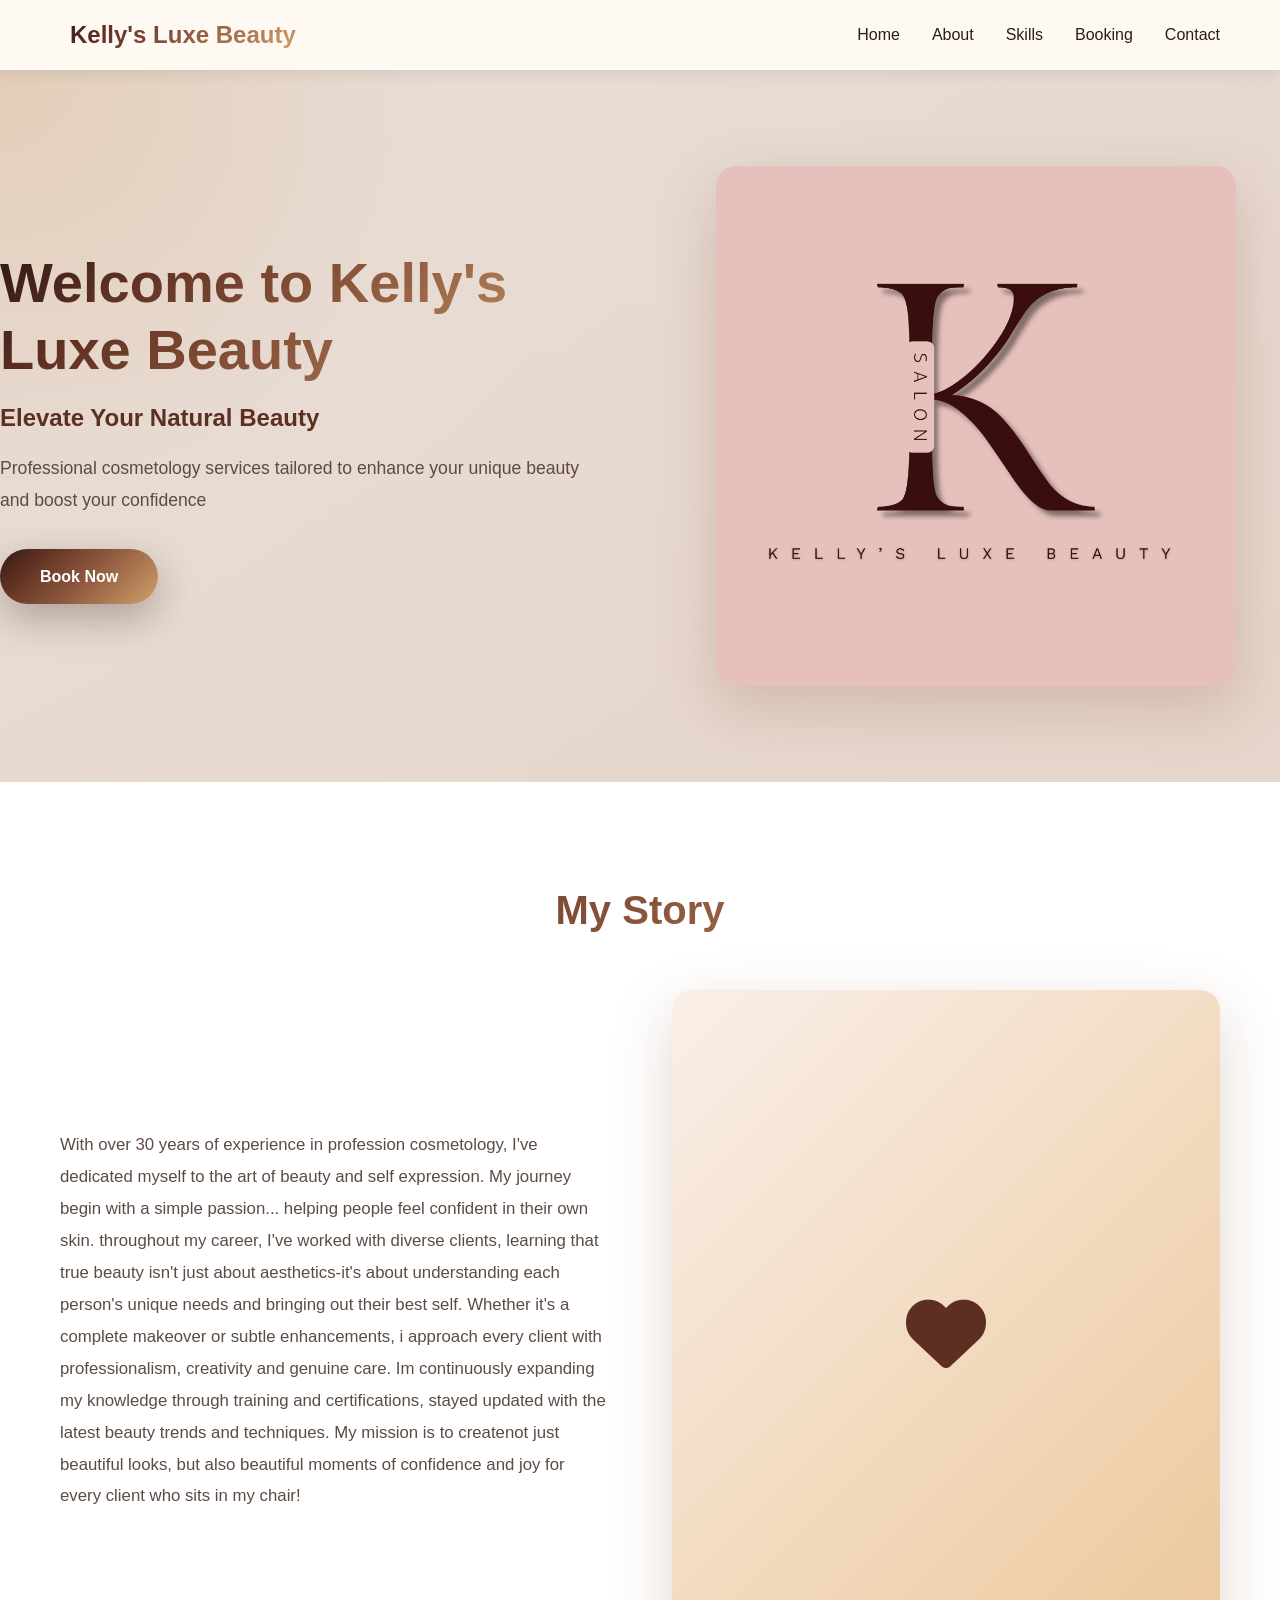
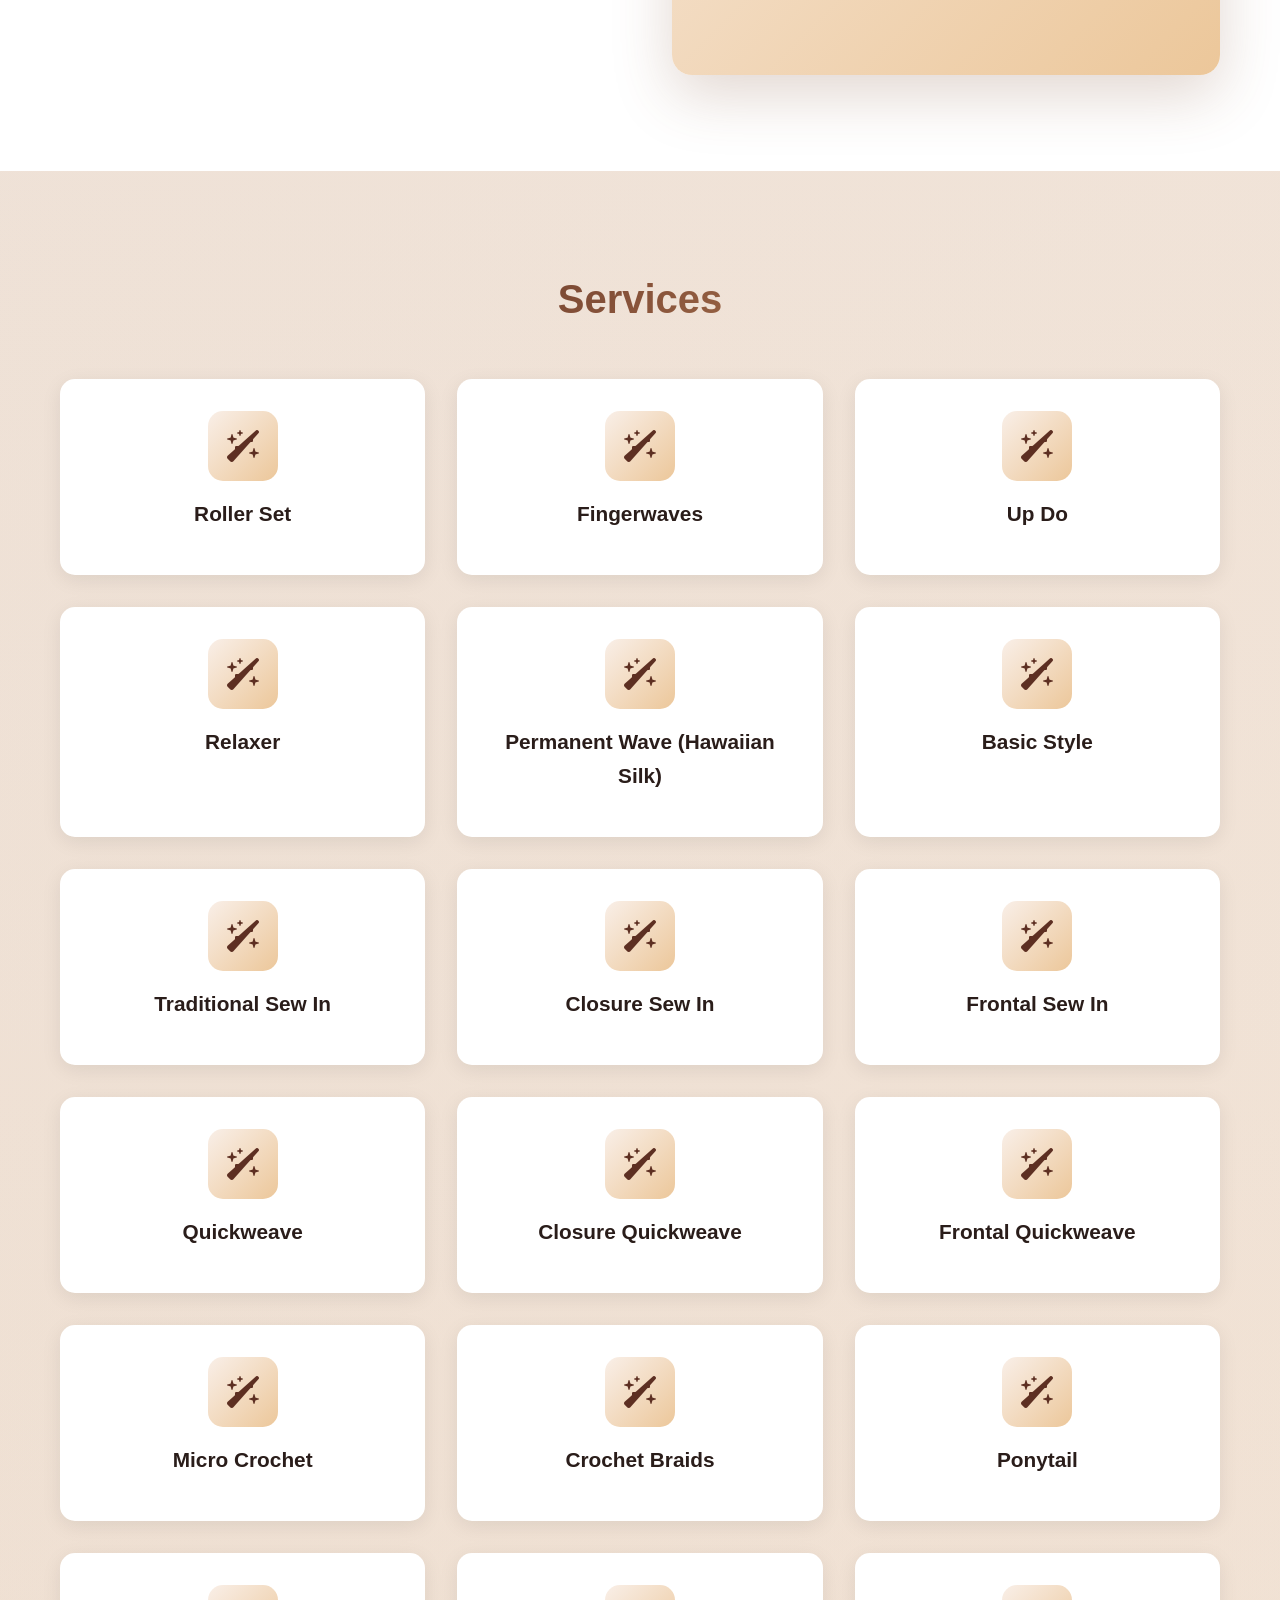
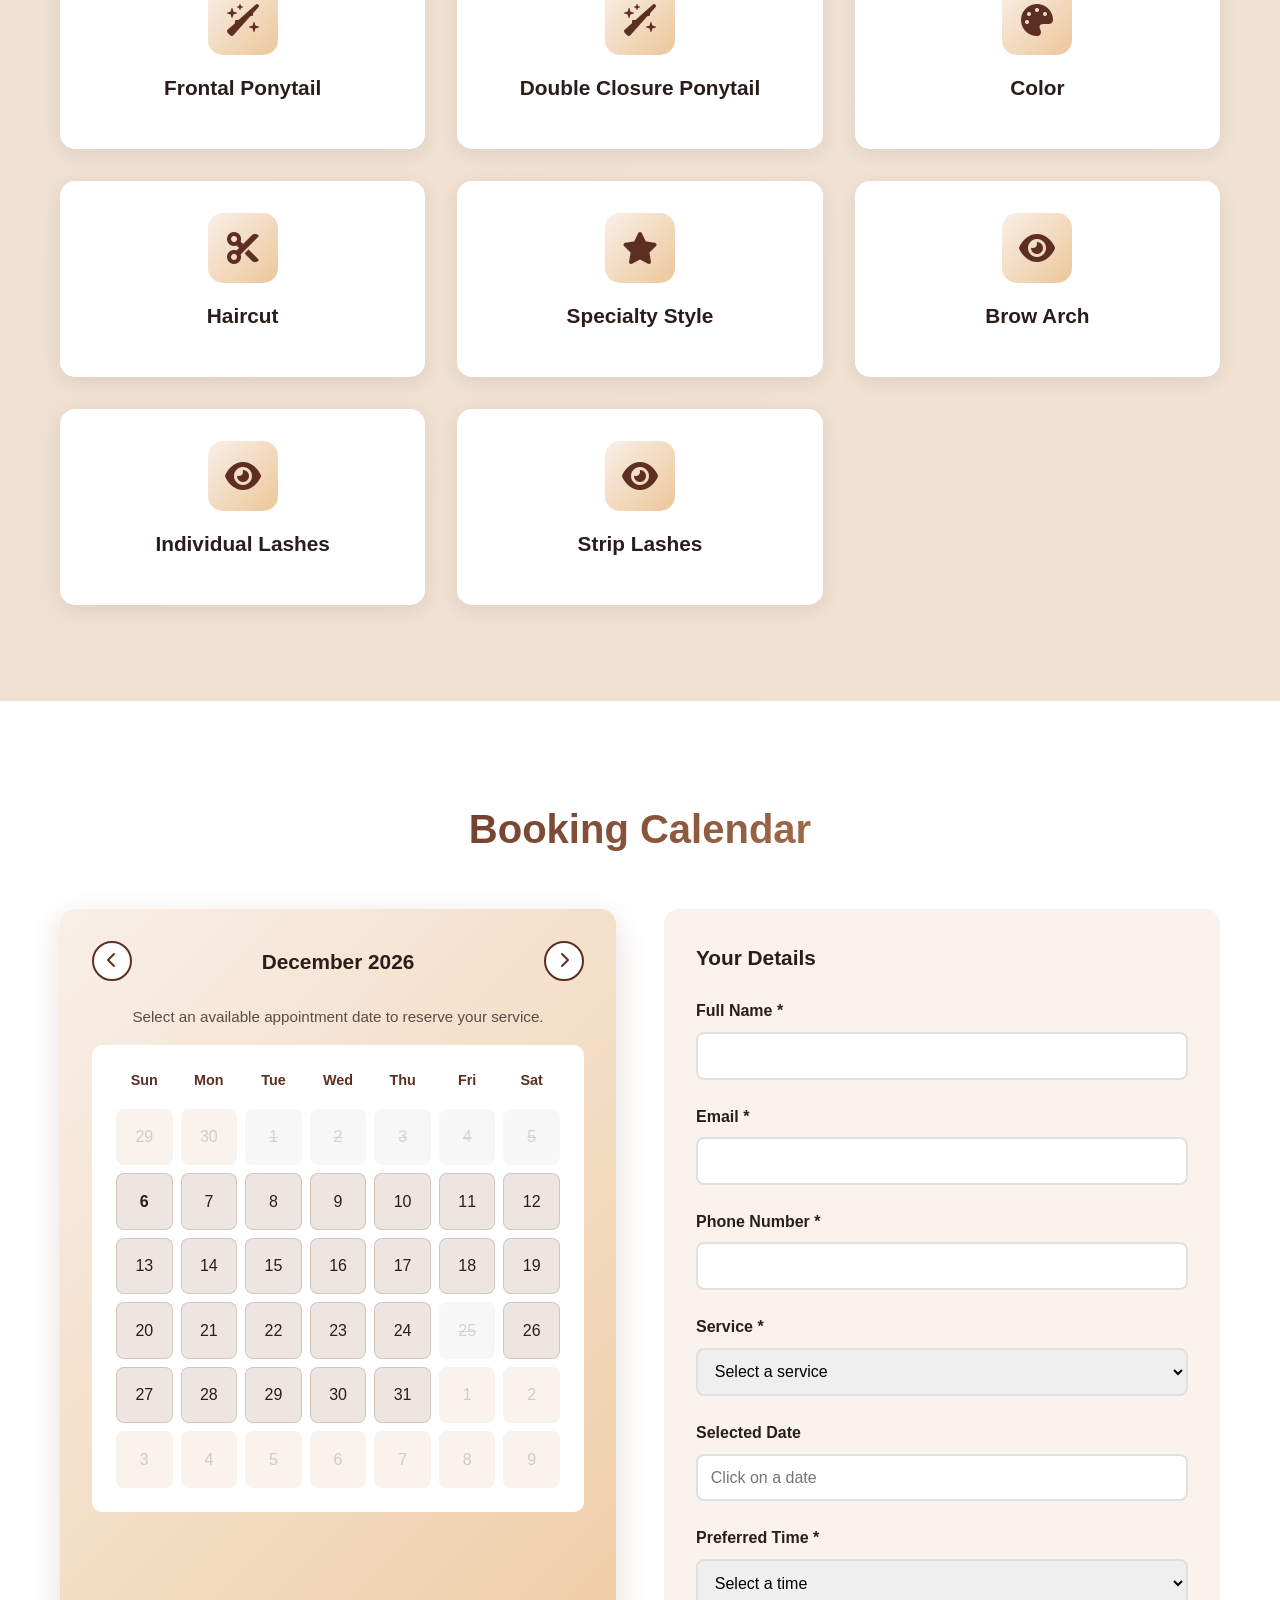
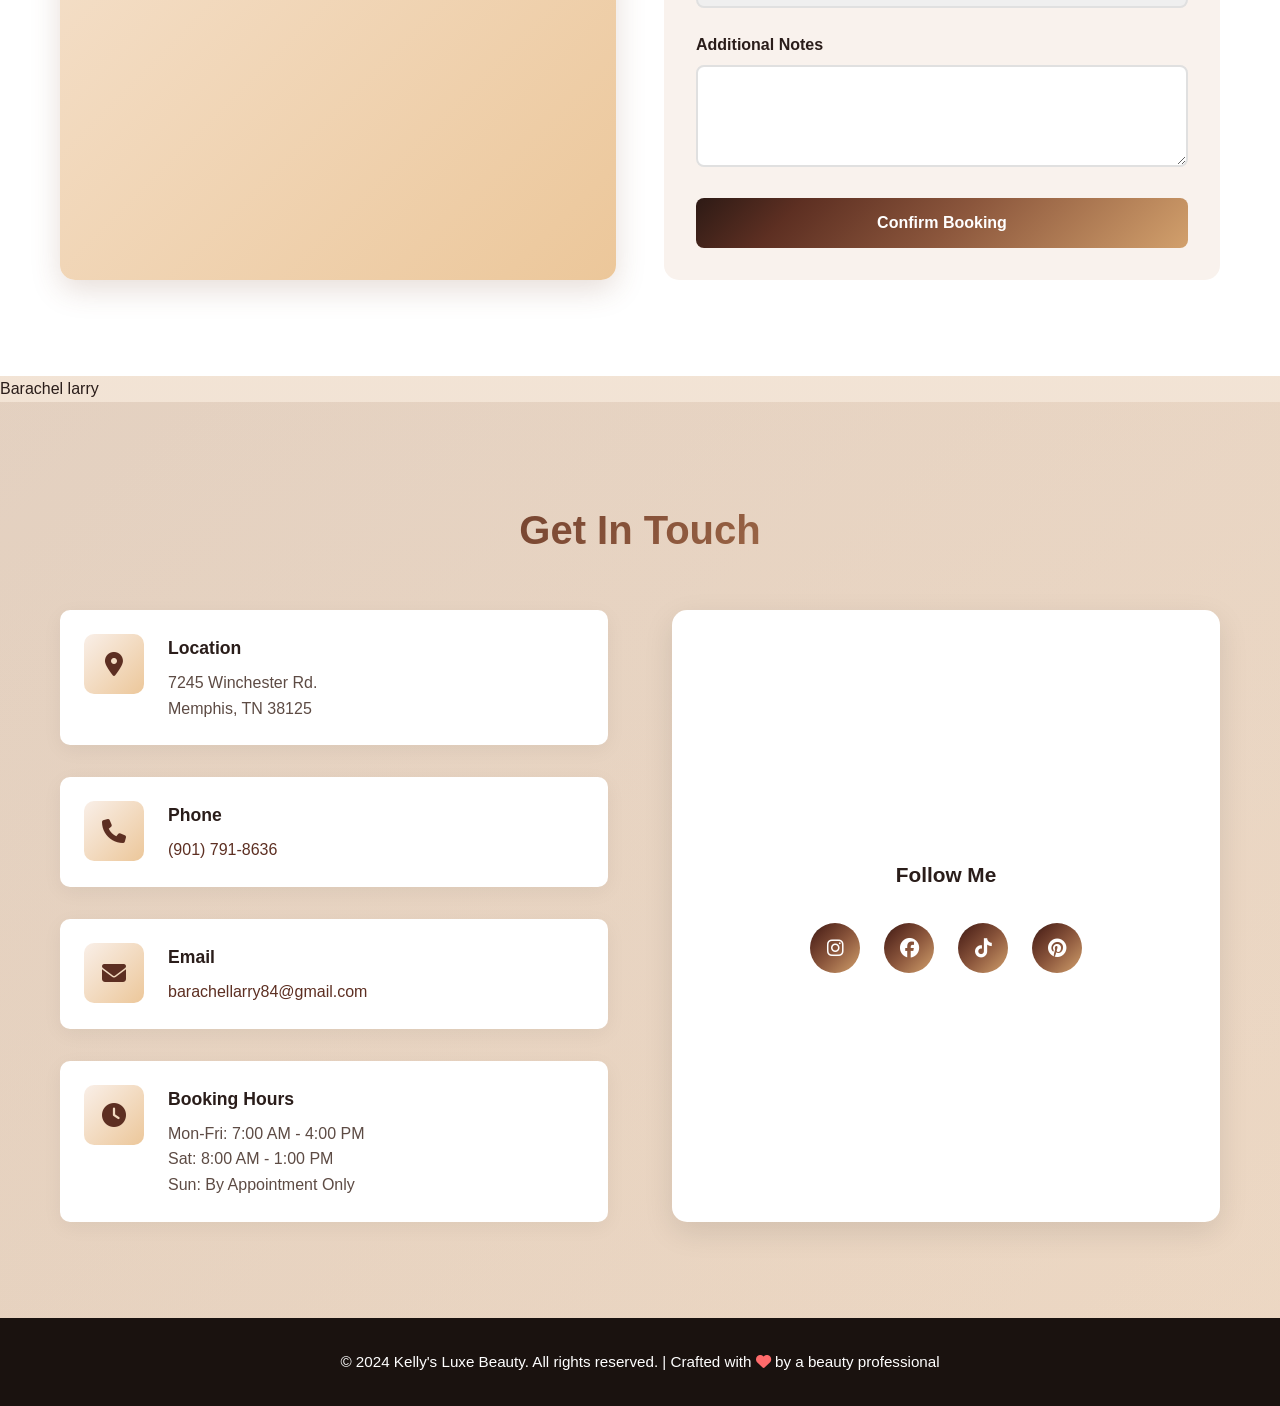
==== index.html @ 139e2ac3 "i change the logo pic" ====
<!DOCTYPE html>
<html lang="en">
<head>
    <meta charset="UTF-8">
    <meta name="viewport" content="width=device-width, initial-scale=1.0">
    <title>Kelly's Luxe Beauty - Professional Cosmetology Services</title>
    <link rel="stylesheet" href="styles.css">
    <link rel="stylesheet" href="https://cdnjs.cloudflare.com/ajax/libs/font-awesome/6.4.0/css/all.min.css">
</head>
<body>
    <!-- Navigation -->
    <nav class="navbar">
        <div class="container">
            <div class="nav-wrapper">
                <div class="logo">
                    <i class="fas fa-sparkles"></i>
                    <span>Kelly's Luxe Beauty</span>
                </div>
                <ul class="nav-links">
                    <li><a href="#home">Home</a></li>
                    <li><a href="#about">About</a></li>
                    <li><a href="#skills">Skills</a></li>
                    <li><a href="#booking">Booking</a></li>
                    <li><a href="#contact">Contact</a></li>
                </ul>
                <div class="hamburger">
                    <span></span>
                    <span></span>
                    <span></span>
                </div>
            </div>
        </div>
    </nav>

    <!-- Welcome Section / Hero -->
    <section id="home" class="hero">
        <div class="hero-content">
            <h1 class="hero-title">Welcome to Kelly's Luxe Beauty</h1>
            <p class="hero-subtitle">Elevate Your Natural Beauty</p>
            <p class="hero-description">Professional cosmetology services tailored to enhance your unique beauty and boost your confidence</p>
            <a href="#booking" class="cta-button">Book Now</a>
        </div>
        <div class="hero-image">
            <img class="brand-logo" src="Images/KELLY%20LUXE%20BEAUTY%20(1)%20Logo.png" alt="Kelly's Luxe Beauty logo">
        </div>
    </section>

    <!-- About / Personal Story -->
    <section id="about" class="about">
        <div class="container">
            <h2 class="section-title">My Story</h2>
            <div class="about-content">
                <div class="about-text">
                    <p>
                        With over 30 years of experience in profession cosmetology, I've dedicated myself to the art of beauty and self expression. My journey begin with a simple passion... helping people feel confident in their own skin. throughout my career, I've worked with diverse clients, learning that true beauty isn't just about aesthetics-it's about understanding each person's unique needs and bringing out their best self. Whether it's a complete makeover or subtle enhancements, i approach every client with professionalism, creativity and genuine care. Im continuously expanding my knowledge through training and certifications, stayed updated with the latest beauty trends and techniques. My mission is to createnot just beautiful looks, but also beautiful moments of confidence and joy for every client who sits in my chair!
                    </p>
                </div>
                <div class="about-image">
                    <div class="image-placeholder-secondary">
                        <i class="fas fa-heart"></i>
                    </div>
                </div>
            </div>
        </div>
    </section>

    <!-- Services Section -->
    <section id="skills" class="skills">
        <div class="container">
            <h2 class="section-title">Services</h2>
            <div class="skills-grid">
                <div class="skill-card">
                    <div class="skill-icon">
                        <i class="fas fa-wand-sparkles"></i>
                    </div>
                    <h3>Roller Set</h3>
                </div>
                <div class="skill-card">
                    <div class="skill-icon">
                        <i class="fas fa-wand-sparkles"></i>
                    </div>
                    <h3>Fingerwaves</h3>
                </div>
                <div class="skill-card">
                    <div class="skill-icon">
                        <i class="fas fa-wand-sparkles"></i>
                    </div>
                    <h3>Up Do</h3>
                </div>
                <div class="skill-card">
                    <div class="skill-icon">
                        <i class="fas fa-wand-sparkles"></i>
                    </div>
                    <h3>Relaxer</h3>
                </div>
                <div class="skill-card">
                    <div class="skill-icon">
                        <i class="fas fa-wand-sparkles"></i>
                    </div>
                    <h3>Permanent Wave (Hawaiian Silk)</h3>
                </div>
                <div class="skill-card">
                    <div class="skill-icon">
                        <i class="fas fa-wand-sparkles"></i>
                    </div>
                    <h3>Basic Style</h3>
                </div>
                <div class="skill-card">
                    <div class="skill-icon">
                        <i class="fas fa-wand-sparkles"></i>
                    </div>
                    <h3>Traditional Sew In</h3>
                </div>
                <div class="skill-card">
                    <div class="skill-icon">
                        <i class="fas fa-wand-sparkles"></i>
                    </div>
                    <h3>Closure Sew In</h3>
                </div>
                <div class="skill-card">
                    <div class="skill-icon">
                        <i class="fas fa-wand-sparkles"></i>
                    </div>
                    <h3>Frontal Sew In</h3>
                </div>
                <div class="skill-card">
                    <div class="skill-icon">
                        <i class="fas fa-wand-sparkles"></i>
                    </div>
                    <h3>Quickweave</h3>
                </div>
                <div class="skill-card">
                    <div class="skill-icon">
                        <i class="fas fa-wand-sparkles"></i>
                    </div>
                    <h3>Closure Quickweave</h3>
                </div>
                <div class="skill-card">
                    <div class="skill-icon">
                        <i class="fas fa-wand-sparkles"></i>
                    </div>
                    <h3>Frontal Quickweave</h3>
                </div>
                <div class="skill-card">
                    <div class="skill-icon">
                        <i class="fas fa-wand-sparkles"></i>
                    </div>
                    <h3>Micro Crochet</h3>
                </div>
                <div class="skill-card">
                    <div class="skill-icon">
                        <i class="fas fa-wand-sparkles"></i>
                    </div>
                    <h3>Crochet Braids</h3>
                </div>
                <div class="skill-card">
                    <div class="skill-icon">
                        <i class="fas fa-wand-sparkles"></i>
                    </div>
                    <h3>Ponytail</h3>
                </div>
                <div class="skill-card">
                    <div class="skill-icon">
                        <i class="fas fa-wand-sparkles"></i>
                    </div>
                    <h3>Frontal Ponytail</h3>
                </div>
                <div class="skill-card">
                    <div class="skill-icon">
                        <i class="fas fa-wand-sparkles"></i>
                    </div>
                    <h3>Double Closure Ponytail</h3>
                </div>
                <div class="skill-card">
                    <div class="skill-icon">
                        <i class="fas fa-palette"></i>
                    </div>
                    <h3>Color</h3>
                </div>
                <div class="skill-card">
                    <div class="skill-icon">
                        <i class="fas fa-scissors"></i>
                    </div>
                    <h3>Haircut</h3>
                </div>
                <div class="skill-card">
                    <div class="skill-icon">
                        <i class="fas fa-star"></i>
                    </div>
                    <h3>Specialty Style</h3>
                </div>
                <div class="skill-card">
                    <div class="skill-icon">
                        <i class="fas fa-eye"></i>
                    </div>
                    <h3>Brow Arch</h3>
                </div>
                <div class="skill-card">
                    <div class="skill-icon">
                        <i class="fas fa-eye"></i>
                    </div>
                    <h3>Individual Lashes</h3>
                </div>
                <div class="skill-card">
                    <div class="skill-icon">
                        <i class="fas fa-eye"></i>
                    </div>
                    <h3>Strip Lashes</h3>
                </div>
            </div>
        </div>
    </section>

    <!-- Booking Calendar -->
    <section id="booking" class="booking">
        <div class="container">
            <h2 class="section-title">Booking Calendar</h2>
            <div class="booking-content">
                <div class="calendar-container">
                    <div class="calendar-header">
                        <button id="prevMonth" class="month-btn"><i class="fas fa-chevron-left"></i></button>
                        <h3 id="currentMonth"></h3>
                        <button id="nextMonth" class="month-btn"><i class="fas fa-chevron-right"></i></button>
                    </div>
                    <p class="booking-intro">Select an available appointment date to reserve your service.</p>
                    <div class="calendar">
                        <div class="weekdays">
                            <div>Sun</div>
                            <div>Mon</div>
                            <div>Tue</div>
                            <div>Wed</div>
                            <div>Thu</div>
                            <div>Fri</div>
                            <div>Sat</div>
                        </div>
                        <div class="days" id="calendarDays"></div>
                    </div>
                </div>

                <div class="booking-form">
                    <h3>Your Details</h3>
                    <form id="bookingForm">
                        <div class="form-group">
                            <label for="name">Full Name *</label>
                            <input type="text" id="name" name="name" required>
                        </div>
                        <div class="form-group">
                            <label for="email">Email *</label>
                            <input type="email" id="email" name="email" required>
                        </div>
                        <div class="form-group">
                            <label for="phone">Phone Number *</label>
                            <input type="tel" id="phone" name="phone" required>
                        </div>
                        <div class="form-group">
                            <label for="service">Service *</label>
                            <select id="service" name="service" required>
                                <option value="">Select a service</option>
                                <option value="hair">Hair Styling</option>
                                <option value="eyebrows">Eyebrow Arching</option>
                                <option value="color">Color Consultation</option>
                            </select>
                        </div>
                        <div class="form-group">
                            <label for="selectedDate">Selected Date</label>
                            <input type="text" id="selectedDate" name="selectedDate" readonly placeholder="Click on a date">
                        </div>
                        <div class="form-group">
                            <label for="time">Preferred Time *</label>
                            <select id="time" name="time" required>
                                <option value="">Select a time</option>
                                <option value="07:00">7:00 AM</option>
                                <option value="08:00">8:00 AM</option>
                                <option value="09:00">9:00 AM</option>
                                <option value="10:00">10:00 AM</option>
                                <option value="11:00">11:00 AM</option>
                                <option value="12:00">12:00 PM</option>
                                <option value="13:00">1:00 PM</option>
                                <option value="14:00">2:00 PM</option>
                                <option value="15:00">3:00 PM</option>
                                <option value="16:00">4:00 PM</option>
                            </select>
                        </div>
                        <div class="form-group">
                            <label for="notes">Additional Notes</label>
                            <textarea id="notes" name="notes" rows="4"></textarea>
                        </div>
                        <button type="submit" class="submit-btn">Confirm Booking</button>
                    </form>
                    <div id="bookingMessage" class="booking-message"></div>
                </div>
            </div>
        </div>
    </section>

    <!-- Contact Section -->Barachel larry
    <section id="contact" class="contact">
        <div class="container">
            <h2 class="section-title">Get In Touch</h2>
            <div class="contact-content">
                <div class="contact-info">
                    <div class="contact-item">
                        <div class="contact-icon">
                            <i class="fas fa-map-marker-alt"></i>
                        </div>
                        <div class="contact-details">
                            <h4>Location</h4>
                            <p>7245 Winchester Rd.<br>Memphis, TN 38125</p>
                        </div>
                    </div>
                    <div class="contact-item">
                        <div class="contact-icon">
                            <i class="fas fa-phone"></i>
                        </div>
                        <div class="contact-details">
                            <h4>Phone</h4>
                            <p><a href="tel:+19017918636">(901) 791-8636</a></p>
                        </div>
                    </div>
                    <div class="contact-item">
                        <div class="contact-icon">
                            <i class="fas fa-envelope"></i>
                        </div>
                        <div class="contact-details">
                            <h4>Email</h4>
                            <p><a href="mailto:barachellarry84@gmail.com">barachellarry84@gmail.com</a></p>
                        </div>
                    </div>
                    <div class="contact-item">
                        <div class="contact-icon">
                            <i class="fas fa-clock"></i>
                        </div>
                        <div class="contact-details">
                            <h4>Booking Hours</h4>
                            <p>Mon-Fri: 7:00 AM - 4:00 PM<br>Sat: 8:00 AM - 1:00 PM<br>Sun: By Appointment Only</p>
                        </div>
                    </div>
                </div>

                <div class="social-links">
                    <h3>Follow Me</h3>
                    <div class="socials">
                        <a href="#" class="social-btn" aria-label="Instagram">
                            <i class="fab fa-instagram"></i>
                        </a>
                        <a href="#" class="social-btn" aria-label="Facebook">
                            <i class="fab fa-facebook"></i>
                        </a>
                        <a href="#" class="social-btn" aria-label="TikTok">
                            <i class="fab fa-tiktok"></i>
                        </a>
                        <a href="#" class="social-btn" aria-label="Pinterest">
                            <i class="fab fa-pinterest"></i>
                        </a>
                    </div>
                </div>
            </div>
        </div>
    </section>

    <!-- Footer -->
    <footer class="footer">
        <div class="container">
            <p>&copy; 2024 Kelly's Luxe Beauty. All rights reserved. | Crafted with <i class="fas fa-heart"></i> by a beauty professional</p>
        </div>
    </footer>

    <script src="script.js"></script>
</body>
</html>
---- styles.css ----
:root {
    --primary: #5d2f22;
    --primary-dark: #3b1f18;
    --secondary: #eedcc5;
    --accent: #c78752;
    --dark: #1a120f;
    --light: #f9f2ed;
    --text: #2a1d1a;
    --text-light: #5d4b44;
    --gradient: linear-gradient(135deg, #2d1a15 0%, #5d2f22 20%, #8b563c 52%, #d2a06c 100%);
    --gradient-light: linear-gradient(135deg, #f9efe8 0%, #ecc79a 100%);
}

* {
    margin: 0;
    padding: 0;
    box-sizing: border-box;
}

body {
    font-family: 'Segoe UI', Tahoma, Geneva, Verdana, sans-serif;
    line-height: 1.6;
    color: var(--text);
    background: linear-gradient(180deg, #f8efe8 0%, #f1e1d1 100%);
}

.container {
    max-width: 1200px;
    margin: 0 auto;
    padding: 0 20px;
}

/* ===== NAVIGATION ===== */
.navbar {
    background: rgba(255, 250, 246, 0.9);
    backdrop-filter: blur(8px);
    box-shadow: 0 12px 32px rgba(60, 30, 20, 0.10);
    position: sticky;
    top: 0;
    z-index: 1000;
    transition: all 0.3s ease;
}

.nav-wrapper {
    display: flex;
    justify-content: space-between;
    align-items: center;
    padding: 1rem 0;
}

.logo {
    display: flex;
    align-items: center;
    gap: 10px;
    font-size: 1.5rem;
    font-weight: bold;
    background: var(--gradient);
    -webkit-background-clip: text;
    -webkit-text-fill-color: transparent;
    background-clip: text;
}

.logo i {
    font-size: 2rem;
    color: var(--primary);
}

.nav-links {
    display: flex;
    list-style: none;
    gap: 2rem;
}

.nav-links a {
    text-decoration: none;
    color: var(--text);
    font-weight: 500;
    transition: color 0.3s ease;
    position: relative;
}

.nav-links a:hover {
    color: var(--primary);
}

.nav-links a::after {
    content: '';
    position: absolute;
    width: 0;
    height: 2px;
    bottom: -5px;
    left: 0;
    background: var(--primary);
    transition: width 0.3s ease;
}

.nav-links a:hover::after {
    width: 100%;
}

.hamburger {
    display: none;
    flex-direction: column;
    cursor: pointer;
    gap: 5px;
}

.hamburger span {
    width: 25px;
    height: 3px;
    background: var(--text);
    border-radius: 3px;
    transition: all 0.3s ease;
}

/* ===== HERO SECTION ===== */
.hero {
    display: grid;
    grid-template-columns: 1fr 1fr;
    align-items: center;
    gap: 4rem;
    padding: 6rem 0;
    background: radial-gradient(circle at top left, rgba(216, 168, 111, 0.30), transparent 30%), linear-gradient(135deg, rgba(45, 26, 21, 0.08) 0%, rgba(141, 86, 60, 0.16) 100%);
}

.hero-content {
    animation: slideInLeft 0.8s ease-out;
}

.hero-title {
    font-size: 3.5rem;
    font-weight: 700;
    margin-bottom: 1rem;
    background: var(--gradient);
    -webkit-background-clip: text;
    -webkit-text-fill-color: transparent;
    background-clip: text;
    line-height: 1.2;
}

.hero-subtitle {
    font-size: 1.5rem;
    color: var(--primary);
    font-weight: 600;
    margin-bottom: 1rem;
}

.hero-description {
    font-size: 1.1rem;
    color: var(--text-light);
    margin-bottom: 2rem;
    line-height: 1.8;
}

.cta-button {
    display: inline-block;
    padding: 15px 40px;
    background: var(--gradient);
    color: white;
    text-decoration: none;
    border-radius: 50px;
    font-weight: 600;
    transition: transform 0.3s ease, box-shadow 0.3s ease;
    box-shadow: 0 14px 38px rgba(45, 26, 21, 0.30);
}

.cta-button:hover {
    transform: translateY(-3px);
    box-shadow: 0 15px 40px rgba(122, 74, 45, 0.38);
}

.hero-image {
    animation: slideInRight 0.8s ease-out;
}

.brand-logo {
    display: block;
    width: 100%;
    max-width: 520px;
    max-height: 620px;
    margin: 0 auto;
    object-fit: contain;
    border-radius: 20px;
    box-shadow: 0 20px 60px rgba(122, 74, 45, 0.22);
}

.image-placeholder {
    width: 100%;
    aspect-ratio: 1;
    background: var(--gradient-light);
    border-radius: 20px;
    display: flex;
    align-items: center;
    justify-content: center;
    font-size: 5rem;
    color: var(--primary);
    box-shadow: 0 20px 60px rgba(122, 74, 45, 0.22);
}

.image-placeholder-secondary {
    width: 100%;
    aspect-ratio: 4/5;
    background: var(--gradient-light);
    border-radius: 20px;
    display: flex;
    align-items: center;
    justify-content: center;
    font-size: 5rem;
    color: var(--primary);
    box-shadow: 0 20px 60px rgba(122, 74, 45, 0.22);
}

/* ===== ABOUT SECTION ===== */
.about {
    padding: 6rem 0;
    background: white;
}

.section-title {
    font-size: 2.5rem;
    font-weight: 700;
    text-align: center;
    margin-bottom: 3rem;
    background: var(--gradient);
    -webkit-background-clip: text;
    -webkit-text-fill-color: transparent;
    background-clip: text;
}

.about-content {
    display: grid;
    grid-template-columns: 1fr 1fr;
    gap: 4rem;
    align-items: center;
}

.about-text p {
    margin-bottom: 1.5rem;
    font-size: 1.05rem;
    color: var(--text-light);
    line-height: 1.9;
}

/* ===== SKILLS SECTION ===== */
.skills {
    padding: 6rem 0;
    background: linear-gradient(135deg, rgba(122, 74, 45, 0.06) 0%, rgba(200, 143, 91, 0.06) 100%);
}

.skills-grid {
    display: grid;
    grid-template-columns: repeat(auto-fit, minmax(300px, 1fr));
    gap: 2rem;
}

.skill-card {
    background: white;
    padding: 2rem;
    border-radius: 15px;
    text-align: center;
    transition: transform 0.3s ease, box-shadow 0.3s ease;
    box-shadow: 0 5px 20px rgba(0, 0, 0, 0.08);
}

.skill-card:hover {
    transform: translateY(-10px);
    box-shadow: 0 20px 50px rgba(122, 74, 45, 0.2);
}

.skill-icon {
    width: 70px;
    height: 70px;
    margin: 0 auto 1rem;
    background: var(--gradient-light);
    border-radius: 15px;
    display: flex;
    align-items: center;
    justify-content: center;
    font-size: 2rem;
    color: var(--primary);
}

.skill-card h3 {
    font-size: 1.3rem;
    margin-bottom: 0.8rem;
    color: var(--text);
}

.skill-card p {
    color: var(--text-light);
    line-height: 1.6;
}

.service-card-link {
    display: block;
    text-decoration: none;
    color: inherit;
}

.service-link-text {
    display: inline-block;
    margin-top: 1rem;
    color: var(--primary);
    font-weight: 600;
}

/* ===== SERVICE DETAIL PAGE ===== */
.service-page {
    padding: 5rem 0 6rem;
    background: linear-gradient(135deg, rgba(122, 74, 45, 0.08) 0%, rgba(200, 143, 91, 0.08) 100%);
}

.page-hero {
    display: grid;
    grid-template-columns: 1.1fr 0.9fr;
    gap: 3rem;
    align-items: center;
    margin-bottom: 4rem;
}

.page-hero-copy h1 {
    font-size: 3rem;
    margin-bottom: 1rem;
    background: var(--gradient);
    -webkit-background-clip: text;
    -webkit-text-fill-color: transparent;
    background-clip: text;
}

.page-hero-copy p {
    font-size: 1.1rem;
    color: var(--text-light);
    line-height: 1.8;
    margin-bottom: 1.5rem;
}

.page-actions {
    display: flex;
    flex-wrap: wrap;
    gap: 1rem;
}

.secondary-btn {
    display: inline-block;
    padding: 0.9rem 1.5rem;
    border-radius: 50px;
    text-decoration: none;
    font-weight: 600;
    transition: all 0.3s ease;
}

.secondary-btn.primary {
    background: var(--gradient);
    color: white;
    box-shadow: 0 10px 30px rgba(122, 74, 45, 0.25);
}

.secondary-btn.light {
    background: white;
    color: var(--text);
    border: 1px solid rgba(122, 74, 45, 0.3);
}

.page-visual {
    width: 100%;
    min-height: 420px;
    border-radius: 20px;
    background: var(--gradient-light);
    display: flex;
    align-items: center;
    justify-content: center;
    font-size: 6rem;
    color: var(--primary);
    box-shadow: 0 20px 60px rgba(122, 74, 45, 0.18);
}

.service-details {
    display: grid;
    grid-template-columns: 1.2fr 0.8fr;
    gap: 2rem;
}

.service-card {
    background: white;
    border-radius: 20px;
    padding: 2rem;
    box-shadow: 0 10px 30px rgba(0, 0, 0, 0.05);
}

.service-card h2 {
    font-size: 1.8rem;
    margin-bottom: 1rem;
    color: var(--text);
}

.service-card ul {
    list-style: none;
    display: grid;
    gap: 0.8rem;
}

.service-card li {
    display: flex;
    gap: 0.8rem;
    align-items: flex-start;
    color: var(--text-light);
    line-height: 1.7;
}

.service-card li i {
    color: var(--primary);
    margin-top: 0.2rem;
}

.info-panel {
    background: var(--dark);
    color: white;
    border-radius: 20px;
    padding: 2rem;
    box-shadow: 0 20px 45px rgba(26, 26, 26, 0.15);
}

.info-panel h3 {
    font-size: 1.5rem;
    margin-bottom: 1.25rem;
}

.info-panel ul {
    list-style: none;
    display: grid;
    gap: 1rem;
}

.info-panel li {
    display: flex;
    align-items: center;
    gap: 0.75rem;
    color: rgba(255, 255, 255, 0.8);
}

.info-panel i {
    color: var(--primary);
}

/* ===== BOOKING SECTION ===== */
.booking {
    padding: 6rem 0;
    background: white;
}

.booking-content {
    display: grid;
    grid-template-columns: 1fr 1fr;
    gap: 3rem;
}

.calendar-container {
    background: var(--gradient-light);
    padding: 2rem;
    border-radius: 15px;
    box-shadow: 0 10px 30px rgba(122, 74, 45, 0.18);
}

.booking-intro {
    margin: -0.5rem 0 1rem;
    color: var(--text-light);
    font-size: 0.95rem;
    text-align: center;
}

.calendar-header {
    display: flex;
    justify-content: space-between;
    align-items: center;
    margin-bottom: 2rem;
}

.calendar-header h3 {
    font-size: 1.3rem;
    color: var(--text);
    min-width: 150px;
    text-align: center;
}

.month-btn {
    background: white;
    border: 2px solid var(--primary);
    color: var(--primary);
    width: 40px;
    height: 40px;
    border-radius: 50%;
    cursor: pointer;
    transition: all 0.3s ease;
    font-size: 1rem;
}

.month-btn:hover {
    background: var(--primary);
    color: white;
}

.calendar {
    background: white;
    padding: 1.5rem;
    border-radius: 10px;
}

.weekdays {
    display: grid;
    grid-template-columns: repeat(7, 1fr);
    gap: 0.5rem;
    margin-bottom: 1rem;
    text-align: center;
}

.weekdays div {
    font-weight: 600;
    color: var(--primary);
    font-size: 0.9rem;
}

.days {
    display: grid;
    grid-template-columns: repeat(7, 1fr);
    gap: 0.5rem;
}

.day {
    aspect-ratio: 1;
    display: flex;
    align-items: center;
    justify-content: center;
    border-radius: 8px;
    cursor: pointer;
    font-weight: 500;
    transition: all 0.3s ease;
    background: var(--light);
}

.day.available {
    background: rgba(122, 74, 45, 0.14);
    border: 1px solid rgba(122, 74, 45, 0.2);
}

.day:hover {
    background: var(--secondary);
    color: var(--primary);
}

.day.other-month {
    color: #ccc;
    cursor: not-allowed;
}

.day.blocked {
    background: #f1f1f1;
    color: #b0b0b0;
    cursor: not-allowed;
    text-decoration: line-through;
}

.day.selected {
    background: var(--gradient);
    color: white;
}

.booking-form {
    background: var(--light);
    padding: 2rem;
    border-radius: 15px;
}

.booking-form h3 {
    font-size: 1.3rem;
    margin-bottom: 1.5rem;
    color: var(--text);
}

.form-group {
    margin-bottom: 1.5rem;
}

.form-group label {
    display: block;
    margin-bottom: 0.5rem;
    font-weight: 600;
    color: var(--text);
}

.form-group input,
.form-group select,
.form-group textarea {
    width: 100%;
    padding: 0.8rem;
    border: 2px solid #e0e0e0;
    border-radius: 8px;
    font-size: 1rem;
    transition: border-color 0.3s ease;
    font-family: inherit;
}

.form-group input:focus,
.form-group select:focus,
.form-group textarea:focus {
    outline: none;
    border-color: var(--primary);
}

.submit-btn {
    width: 100%;
    padding: 1rem;
    background: var(--gradient);
    color: white;
    border: none;
    border-radius: 8px;
    font-size: 1rem;
    font-weight: 600;
    cursor: pointer;
    transition: transform 0.3s ease, box-shadow 0.3s ease;
}

.submit-btn:hover {
    transform: translateY(-2px);
    box-shadow: 0 10px 25px rgba(122, 74, 45, 0.3);
}

.booking-message {
    margin-top: 1.5rem;
    padding: 1rem;
    border-radius: 8px;
    text-align: center;
    display: none;
}

.booking-message.success {
    display: block;
    background: #d4edda;
    color: #155724;
    border: 1px solid #c3e6cb;
}

.booking-message.error {
    display: block;
    background: #f8d7da;
    color: #721c24;
    border: 1px solid #f5c6cb;
}

/* ===== CONTACT SECTION ===== */
.contact {
    padding: 6rem 0;
    background: linear-gradient(135deg, rgba(122, 74, 45, 0.12) 0%, rgba(200, 143, 91, 0.12) 100%);
}

.contact-content {
    display: grid;
    grid-template-columns: 1fr 1fr;
    gap: 4rem;
}

.contact-info {
    display: flex;
    flex-direction: column;
    gap: 2rem;
}

.contact-item {
    display: flex;
    gap: 1.5rem;
    padding: 1.5rem;
    background: white;
    border-radius: 10px;
    box-shadow: 0 5px 20px rgba(0, 0, 0, 0.05);
    transition: transform 0.3s ease;
}

.contact-item:hover {
    transform: translateX(10px);
}

.contact-icon {
    width: 60px;
    height: 60px;
    background: var(--gradient-light);
    border-radius: 10px;
    display: flex;
    align-items: center;
    justify-content: center;
    font-size: 1.5rem;
    color: var(--primary);
    flex-shrink: 0;
}

.contact-details h4 {
    font-size: 1.1rem;
    margin-bottom: 0.5rem;
    color: var(--text);
}

.contact-details p {
    color: var(--text-light);
}

.contact-details a {
    color: var(--primary);
    text-decoration: none;
    transition: color 0.3s ease;
}

.contact-details a:hover {
    color: var(--primary-dark);
    text-decoration: underline;
}

.social-links {
    background: white;
    padding: 2rem;
    border-radius: 15px;
    box-shadow: 0 10px 30px rgba(0, 0, 0, 0.1);
    display: flex;
    flex-direction: column;
    align-items: center;
    justify-content: center;
    gap: 2rem;
}

.social-links h3 {
    font-size: 1.3rem;
    color: var(--text);
}

.socials {
    display: flex;
    gap: 1.5rem;
}

.social-btn {
    width: 50px;
    height: 50px;
    background: var(--gradient);
    color: white;
    border-radius: 50%;
    display: flex;
    align-items: center;
    justify-content: center;
    font-size: 1.2rem;
    text-decoration: none;
    transition: transform 0.3s ease, box-shadow 0.3s ease;
}

.social-btn:hover {
    transform: translateY(-5px) scale(1.1);
    box-shadow: 0 10px 25px rgba(122, 74, 45, 0.3);
}

/* ===== FOOTER ===== */
.footer {
    background: var(--dark);
    color: white;
    padding: 2rem 0;
    text-align: center;
}

.footer p {
    margin: 0;
    font-size: 0.95rem;
}

.footer i {
    color: #ff6b6b;
}

/* ===== ANIMATIONS ===== */
@keyframes slideInLeft {
    from {
        opacity: 0;
        transform: translateX(-50px);
    }
    to {
        opacity: 1;
        transform: translateX(0);
    }
}

@keyframes slideInRight {
    from {
        opacity: 0;
        transform: translateX(50px);
    }
    to {
        opacity: 1;
        transform: translateX(0);
    }
}

/* ===== RESPONSIVE ===== */
@media (max-width: 768px) {
    .nav-links {
        display: none;
    }

    .hamburger {
        display: flex;
    }

    .hero {
        grid-template-columns: 1fr;
        padding: 3rem 0;
    }

    .hero-title {
        font-size: 2.5rem;
    }

    .hero-subtitle {
        font-size: 1.2rem;
    }

    .about-content,
    .booking-content,
    .contact-content {
        grid-template-columns: 1fr;
    }

    .section-title {
        font-size: 2rem;
    }

    .skills-grid {
        grid-template-columns: 1fr;
    }
}

@media (max-width: 480px) {
    .logo {
        font-size: 1.2rem;
    }

    .hero-title {
        font-size: 1.8rem;
    }

    .hero-subtitle {
        font-size: 1rem;
    }

    .hero-description {
        font-size: 0.95rem;
    }

    .section-title {
        font-size: 1.5rem;
    }

    .weekdays,
    .days {
        gap: 0.3rem;
    }
}
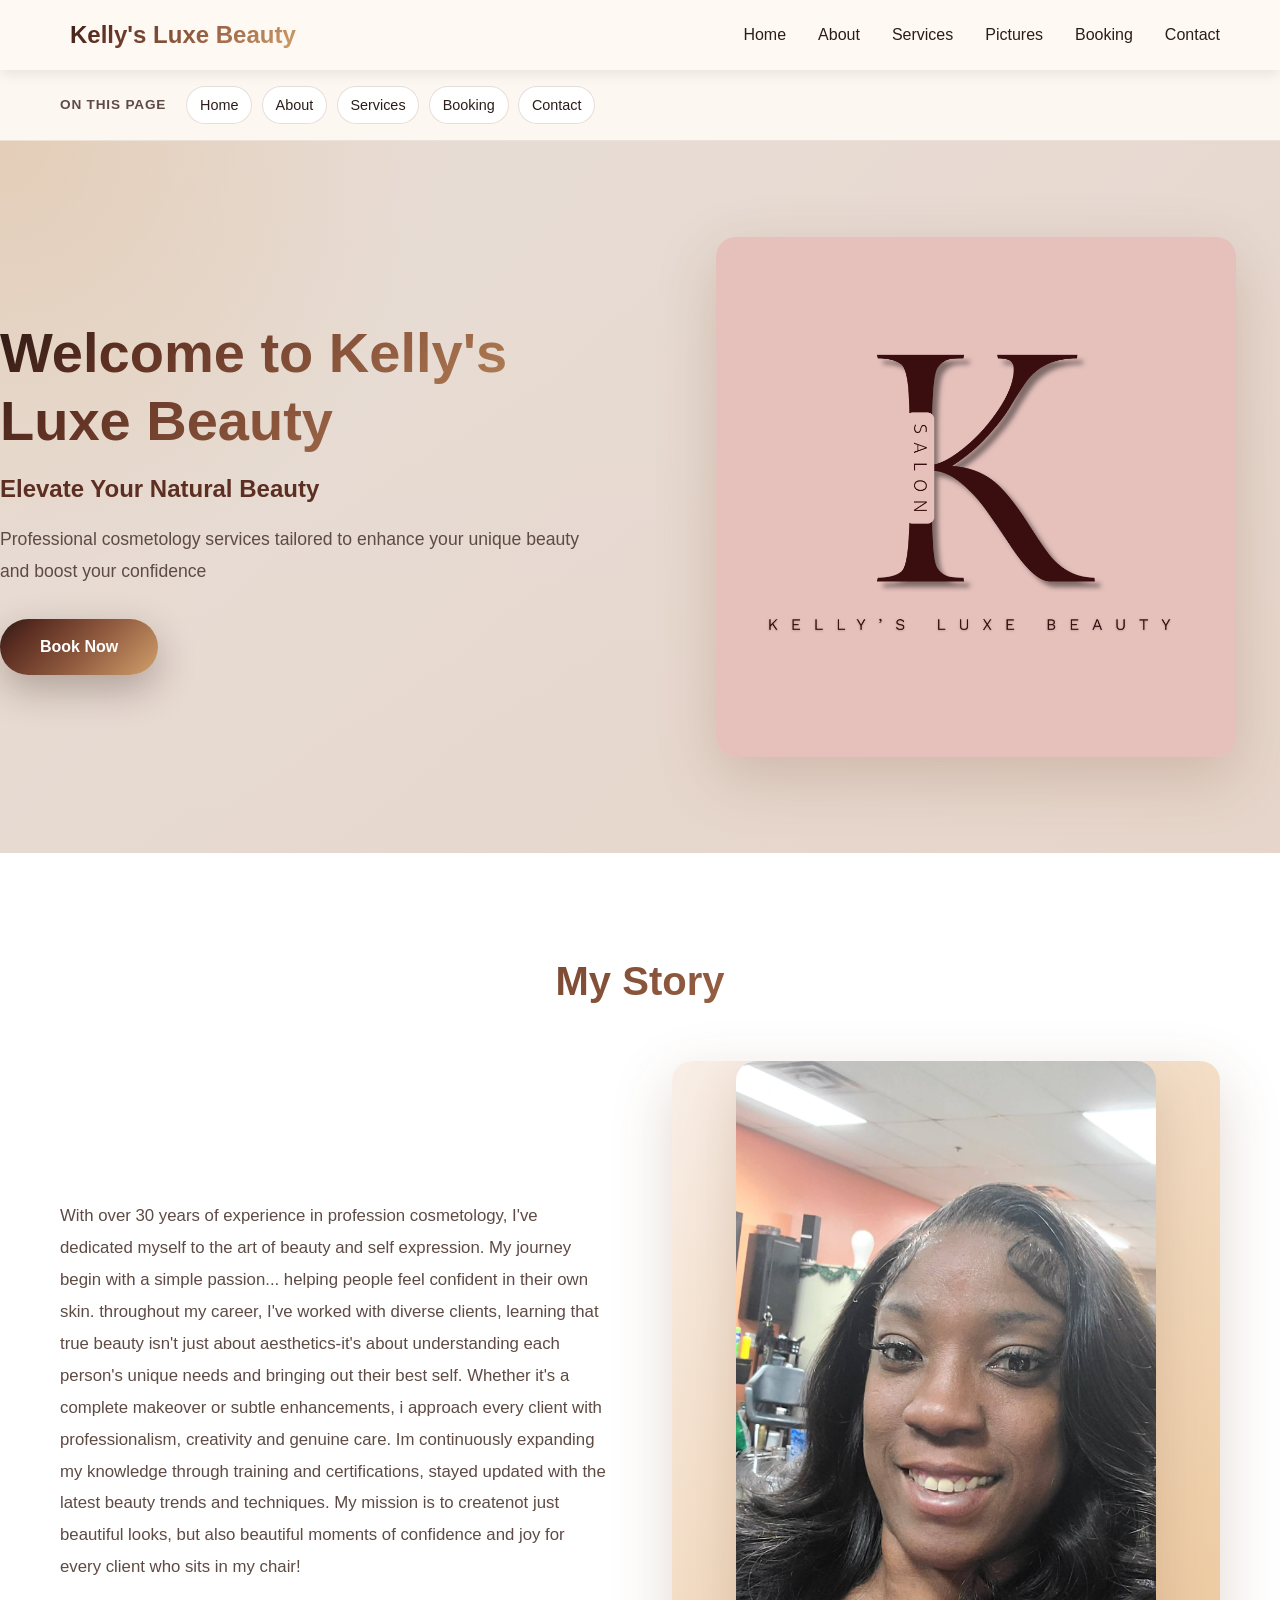
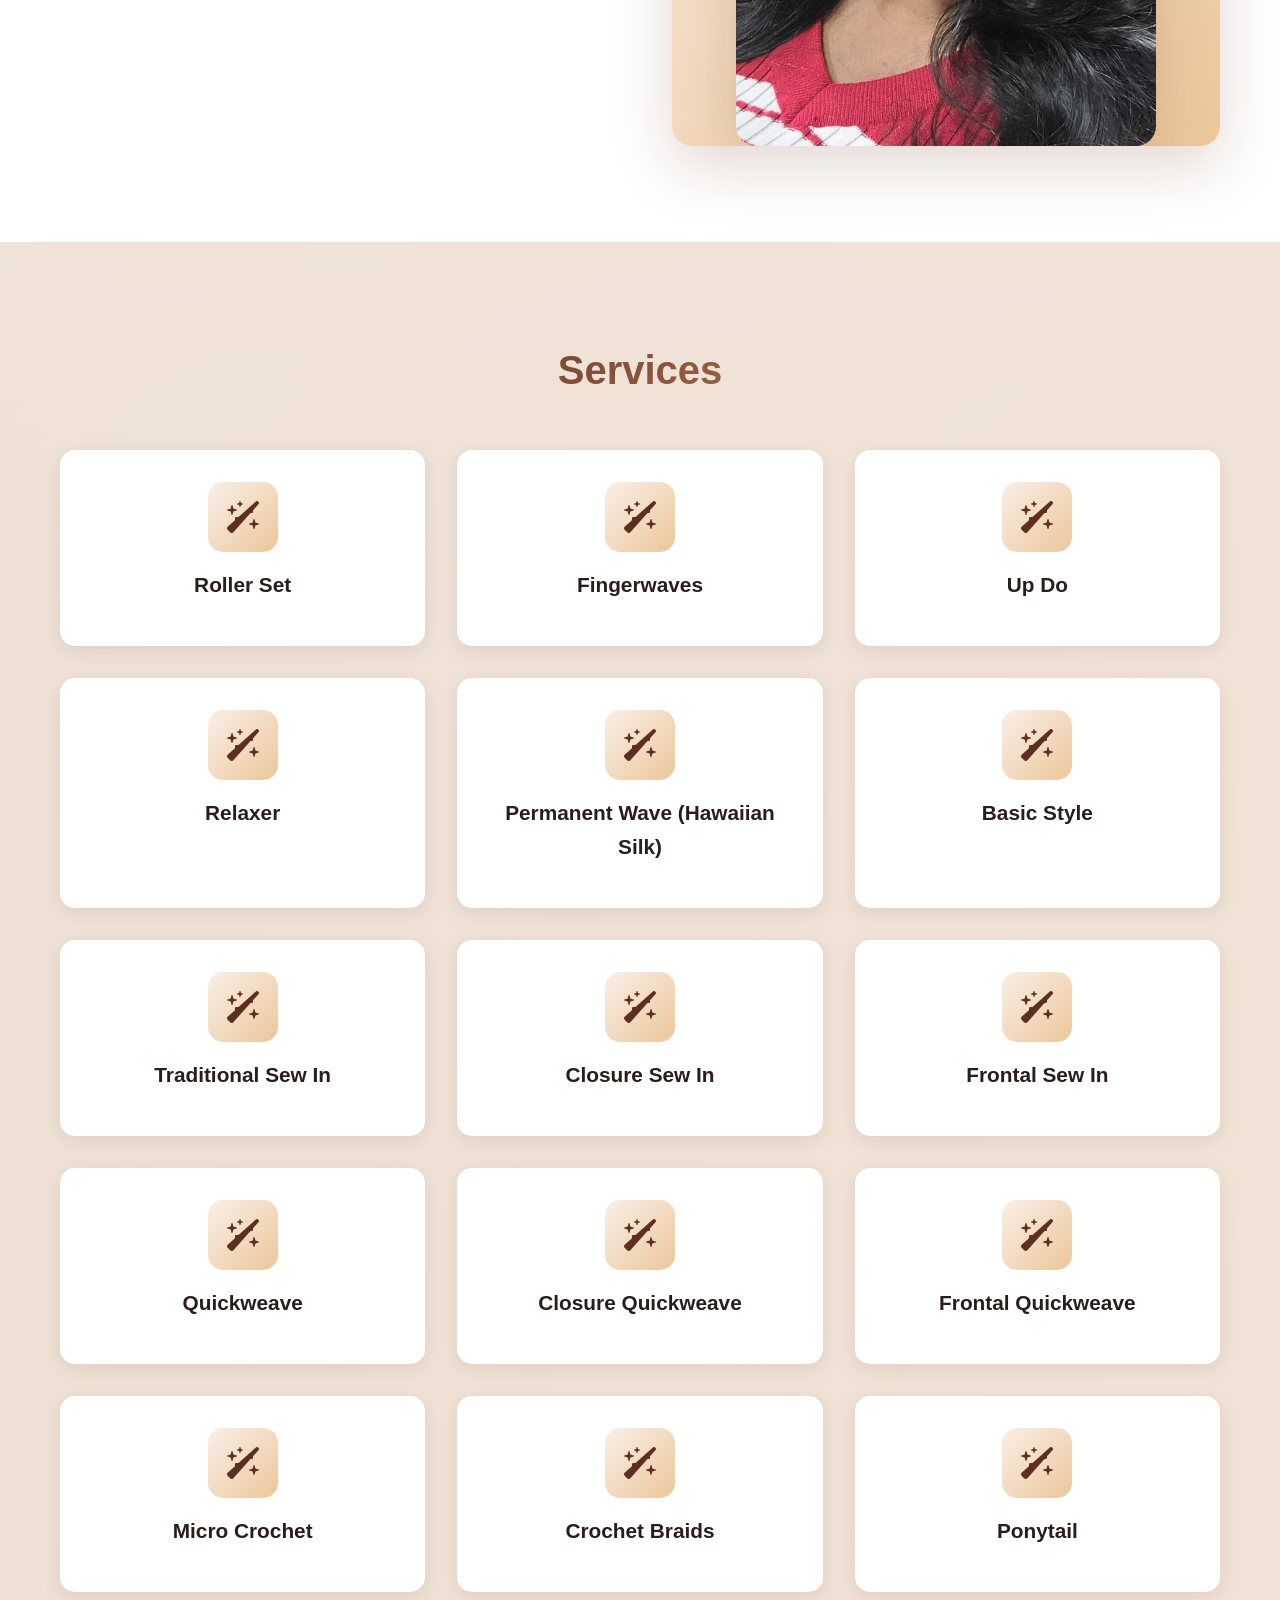
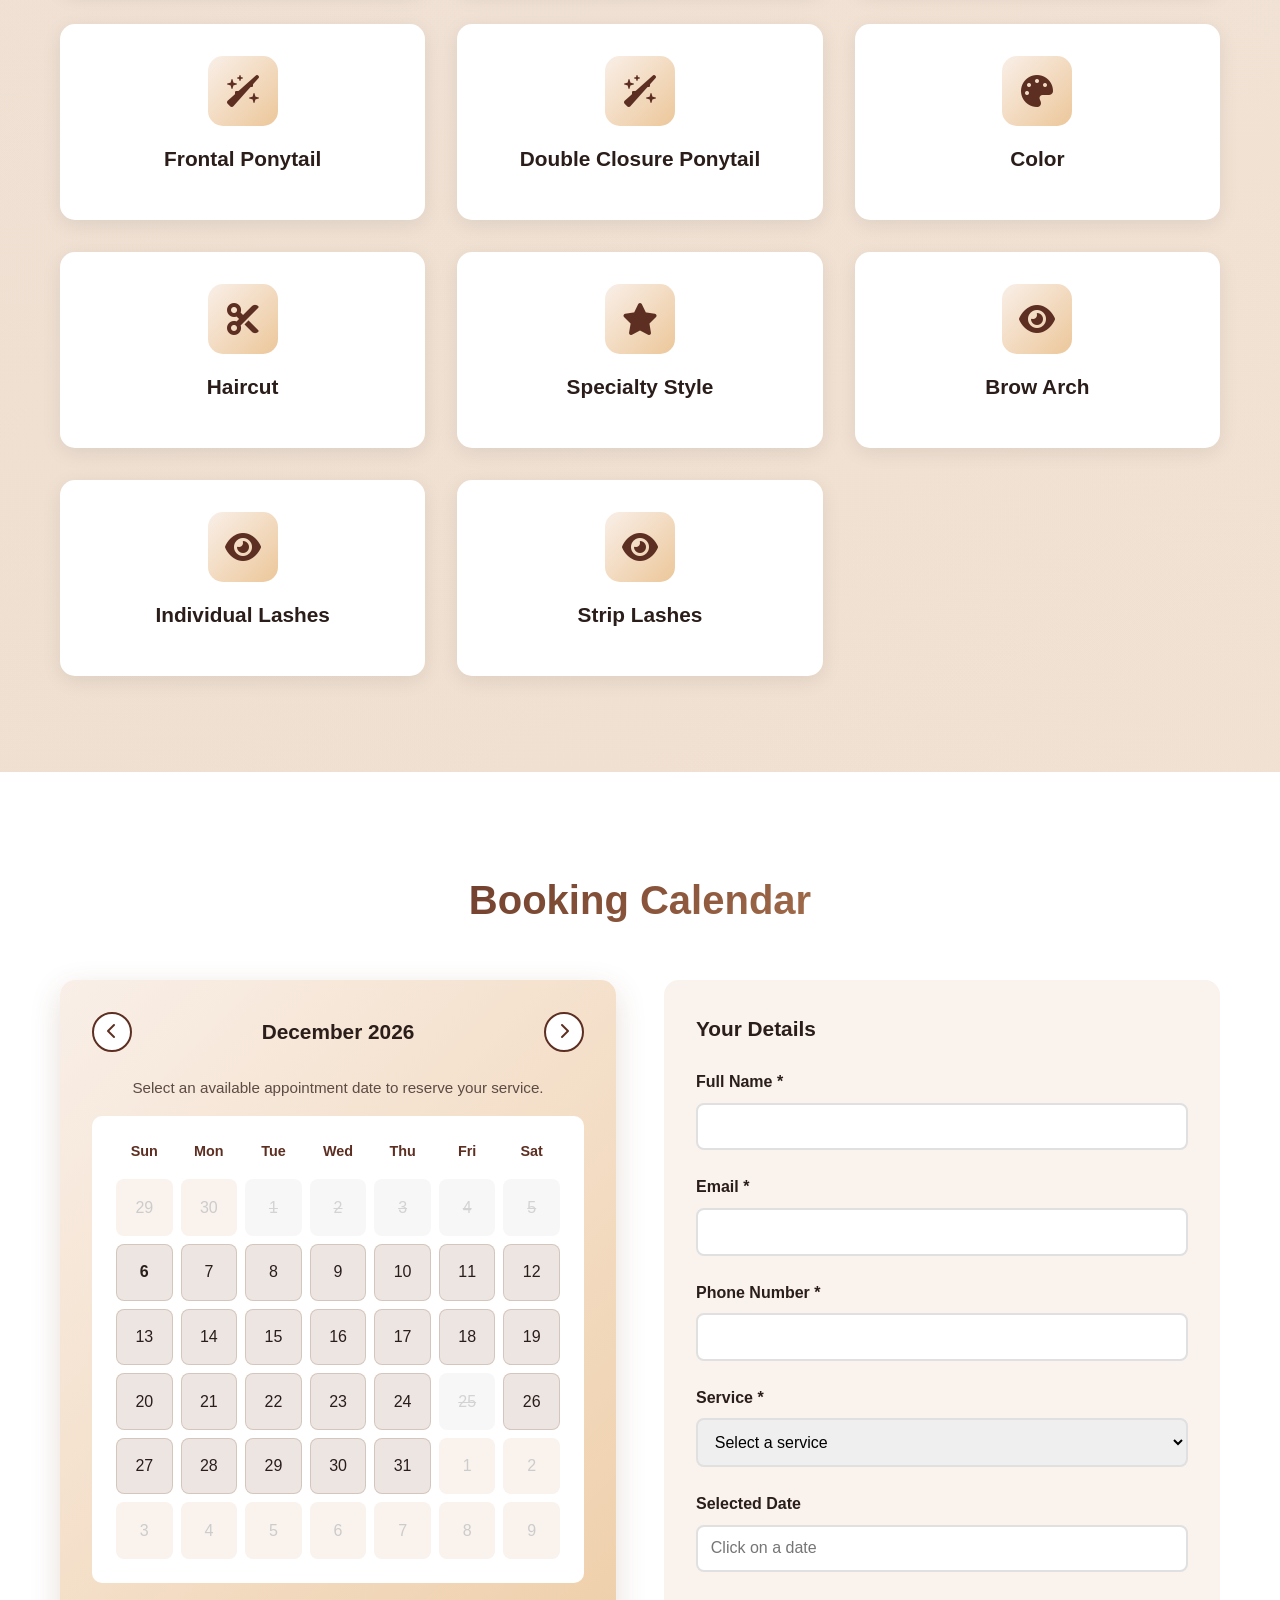
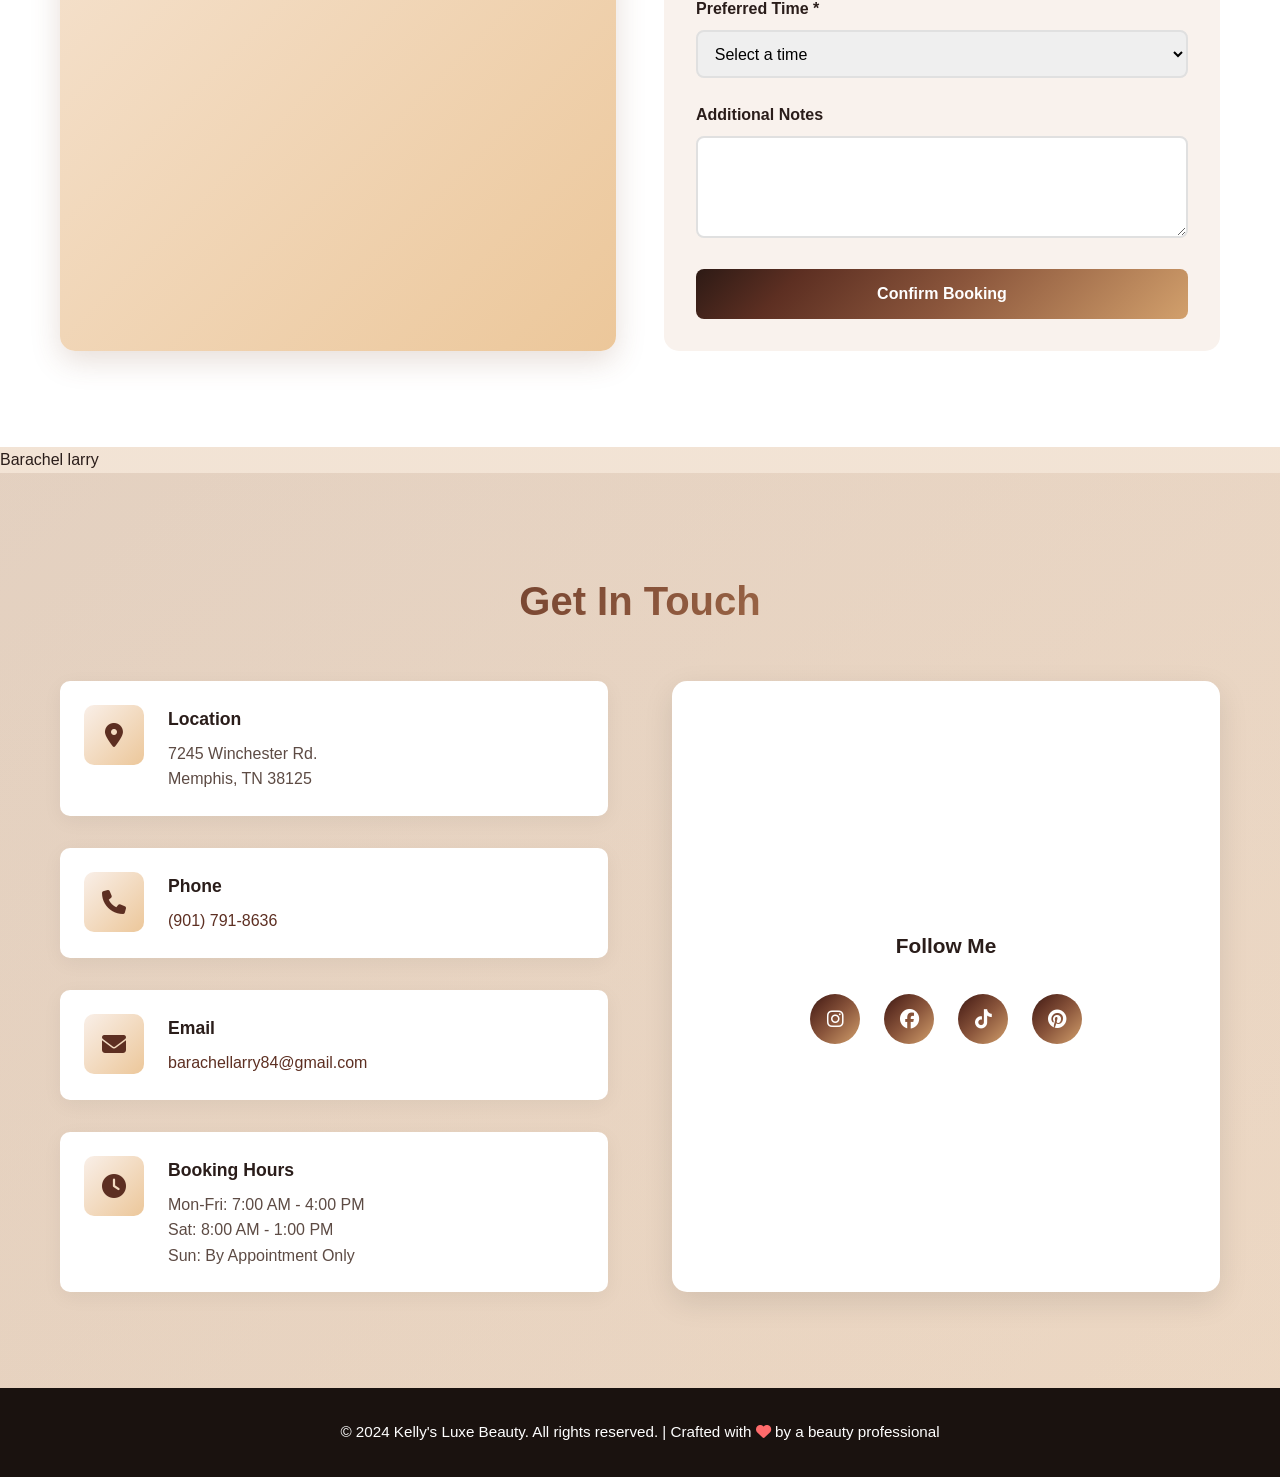
==== commit a68037e4: "Updated portfolio and picture gallery" ====
--- a/index.html
+++ b/index.html
@@ -19,7 +19,8 @@
                 <ul class="nav-links">
                     <li><a href="#home">Home</a></li>
                     <li><a href="#about">About</a></li>
-                    <li><a href="#skills">Skills</a></li>
+                    <li><a href="#skills">Services</a></li>
+                    <li><a href="pictures.html">Pictures</a></li>
                     <li><a href="#booking">Booking</a></li>
                     <li><a href="#contact">Contact</a></li>
                 </ul>
@@ -32,6 +33,19 @@
         </div>
     </nav>
 
+    <nav class="table-of-contents" aria-label="Table of contents">
+        <div class="container">
+            <h2>On this page</h2>
+            <ul>
+                <li><a href="#home">Home</a></li>
+                <li><a href="#about">About</a></li>
+                <li><a href="#skills">Services</a></li>
+                <li><a href="#booking">Booking</a></li>
+                <li><a href="#contact">Contact</a></li>
+            </ul>
+        </div>
+    </nav>
+
     <!-- Welcome Section / Hero -->
     <section id="home" class="hero">
         <div class="hero-content">
@@ -57,7 +71,7 @@
                 </div>
                 <div class="about-image">
                     <div class="image-placeholder-secondary">
-                        <i class="fas fa-heart"></i>
+                        <img src="Images/Logo%20pic%20kelly.jpg" alt="Kelly's Luxe Beauty story image" class="story-image">
                     </div>
                 </div>
             </div>
--- a/styles.css
+++ b/styles.css
@@ -98,6 +98,52 @@
     width: 100%;
 }
 
+.table-of-contents {
+    padding: 1rem 0;
+    background: rgba(255, 250, 246, 0.75);
+    border-bottom: 1px solid rgba(122, 74, 45, 0.12);
+}
+
+.table-of-contents .container {
+    display: flex;
+    align-items: center;
+    gap: 1.25rem;
+}
+
+.table-of-contents h2 {
+    flex: 0 0 auto;
+    color: var(--text-light);
+    font-size: 0.85rem;
+    letter-spacing: 0.06em;
+    text-transform: uppercase;
+}
+
+.table-of-contents ul {
+    display: flex;
+    flex-wrap: wrap;
+    gap: 0.6rem;
+    list-style: none;
+}
+
+.table-of-contents a {
+    display: block;
+    padding: 0.4rem 0.8rem;
+    border: 1px solid rgba(122, 74, 45, 0.18);
+    border-radius: 999px;
+    background: white;
+    color: var(--text);
+    font-size: 0.9rem;
+    text-decoration: none;
+    transition: background 0.2s ease, color 0.2s ease, border-color 0.2s ease;
+}
+
+.table-of-contents a:hover,
+.table-of-contents a:focus-visible {
+    border-color: var(--primary);
+    background: var(--primary);
+    color: white;
+}
+
 .hamburger {
     display: none;
     flex-direction: column;
@@ -205,9 +251,16 @@
     display: flex;
     align-items: center;
     justify-content: center;
-    font-size: 5rem;
-    color: var(--primary);
+    overflow: hidden;
     box-shadow: 0 20px 60px rgba(122, 74, 45, 0.22);
+}
+
+.story-image {
+    width: 100%;
+    height: 100%;
+    object-fit: cover;
+    display: block;
+    border-radius: 20px;
 }
 
 /* ===== ABOUT SECTION ===== */
@@ -241,6 +294,22 @@
     line-height: 1.9;
 }
 
+.about-image {
+    display: flex;
+    align-items: center;
+    justify-content: center;
+}
+
+.story-image {
+    width: 100%;
+    max-width: 420px;
+    aspect-ratio: 4 / 5;
+    object-fit: cover;
+    border-radius: 20px;
+    box-shadow: 0 20px 60px rgba(122, 74, 45, 0.22);
+    display: block;
+}
+
 /* ===== SKILLS SECTION ===== */
 .skills {
     padding: 6rem 0;
@@ -440,6 +509,172 @@
 
 .info-panel i {
     color: var(--primary);
+}
+
+/* ===== FINGERWAVE GALLERY ===== */
+.fingerwave-gallery {
+    padding-top: 1rem;
+}
+
+.section-heading {
+    text-align: center;
+    margin-bottom: 2rem;
+}
+
+.eyebrow {
+    color: var(--primary);
+    font-size: 0.85rem;
+    font-weight: 700;
+    letter-spacing: 0.12em;
+    text-transform: uppercase;
+    margin-bottom: 0.5rem;
+}
+
+.section-heading h2 {
+    font-size: 2rem;
+    color: var(--text);
+}
+
+.gallery-grid {
+    display: grid;
+    grid-template-columns: repeat(2, minmax(0, 1fr));
+    gap: 2rem;
+}
+
+.gallery-item {
+    overflow: hidden;
+    border-radius: 20px;
+    background: white;
+    box-shadow: 0 12px 35px rgba(60, 30, 20, 0.12);
+}
+
+.gallery-item img {
+    display: block;
+    width: 100%;
+    height: 500px;
+    object-fit: cover;
+    transition: transform 0.35s ease;
+}
+
+.gallery-item:hover img {
+    transform: scale(1.03);
+}
+
+/* ===== PICTURES PAGE ===== */
+.pictures-page {
+    min-height: calc(100vh - 90px);
+}
+
+.pictures-intro {
+    max-width: 720px;
+    margin: 0 auto 3rem;
+    text-align: center;
+}
+
+.pictures-intro h1 {
+    font-size: 3rem;
+    margin-bottom: 1rem;
+    background: var(--gradient);
+    -webkit-background-clip: text;
+    -webkit-text-fill-color: transparent;
+    background-clip: text;
+}
+
+.pictures-intro p {
+    color: var(--text-light);
+    font-size: 1.1rem;
+    line-height: 1.8;
+}
+
+.picture-albums {
+    display: grid;
+    gap: 1rem;
+}
+
+.picture-album {
+    overflow: hidden;
+    border: 1px solid rgba(122, 74, 45, 0.18);
+    border-radius: 16px;
+    background: rgba(255, 255, 255, 0.72);
+    box-shadow: 0 8px 24px rgba(60, 30, 20, 0.08);
+}
+
+.picture-album summary {
+    display: flex;
+    align-items: center;
+    gap: 0.85rem;
+    padding: 1.1rem 1.3rem;
+    color: var(--text);
+    cursor: pointer;
+    font-weight: 700;
+    list-style: none;
+}
+
+.picture-album summary::-webkit-details-marker {
+    display: none;
+}
+
+.picture-album summary::after {
+    content: '+';
+    margin-left: auto;
+    color: var(--primary);
+    font-size: 1.5rem;
+    line-height: 1;
+}
+
+.picture-album[open] summary::after {
+    content: '−';
+}
+
+.picture-album summary i {
+    color: var(--primary);
+    font-size: 1.2rem;
+}
+
+.picture-album summary small {
+    margin-left: auto;
+    color: var(--text-light);
+    font-size: 0.85rem;
+    font-weight: 500;
+}
+
+.picture-album[open] summary small {
+    margin-left: 0;
+}
+
+.picture-album .pictures-grid {
+    padding: 0 1rem 1rem;
+}
+
+.pictures-grid {
+    display: grid;
+    grid-template-columns: repeat(auto-fit, minmax(240px, 1fr));
+    gap: 1.5rem;
+}
+
+.picture-item {
+    overflow: hidden;
+    border-radius: 18px;
+    background: white;
+    box-shadow: 0 12px 35px rgba(60, 30, 20, 0.12);
+}
+
+.picture-item img {
+    display: block;
+    width: 100%;
+    aspect-ratio: 4 / 5;
+    object-fit: cover;
+    transition: transform 0.35s ease;
+}
+
+.picture-item:hover img {
+    transform: scale(1.03);
+}
+
+.picture-item figcaption {
+    padding: 0.9rem 1rem;
+    color: var(--text);
+    font-weight: 600;
 }
 
 /* ===== BOOKING SECTION ===== */
@@ -799,6 +1034,16 @@
         display: none;
     }
 
+    .table-of-contents .container {
+        align-items: flex-start;
+        flex-direction: column;
+        gap: 0.65rem;
+    }
+
+    .table-of-contents ul {
+        gap: 0.45rem;
+    }
+
     .hamburger {
         display: flex;
     }
@@ -829,6 +1074,23 @@
     .skills-grid {
         grid-template-columns: 1fr;
     }
+
+    .gallery-grid {
+        grid-template-columns: 1fr;
+    }
+
+    .gallery-item img {
+        height: 420px;
+    }
+
+    .pictures-intro h1 {
+        font-size: 2.5rem;
+    }
+
+    .pictures-grid {
+        grid-template-columns: repeat(2, minmax(0, 1fr));
+        gap: 1rem;
+    }
 }
 
 @media (max-width: 480px) {
@@ -848,6 +1110,15 @@
         font-size: 0.95rem;
     }
 
+    .pictures-grid {
+        grid-template-columns: 1fr;
+    }
+
+    .picture-album summary {
+        padding: 1rem;
+        gap: 0.65rem;
+    }
+
     .section-title {
         font-size: 1.5rem;
     }
